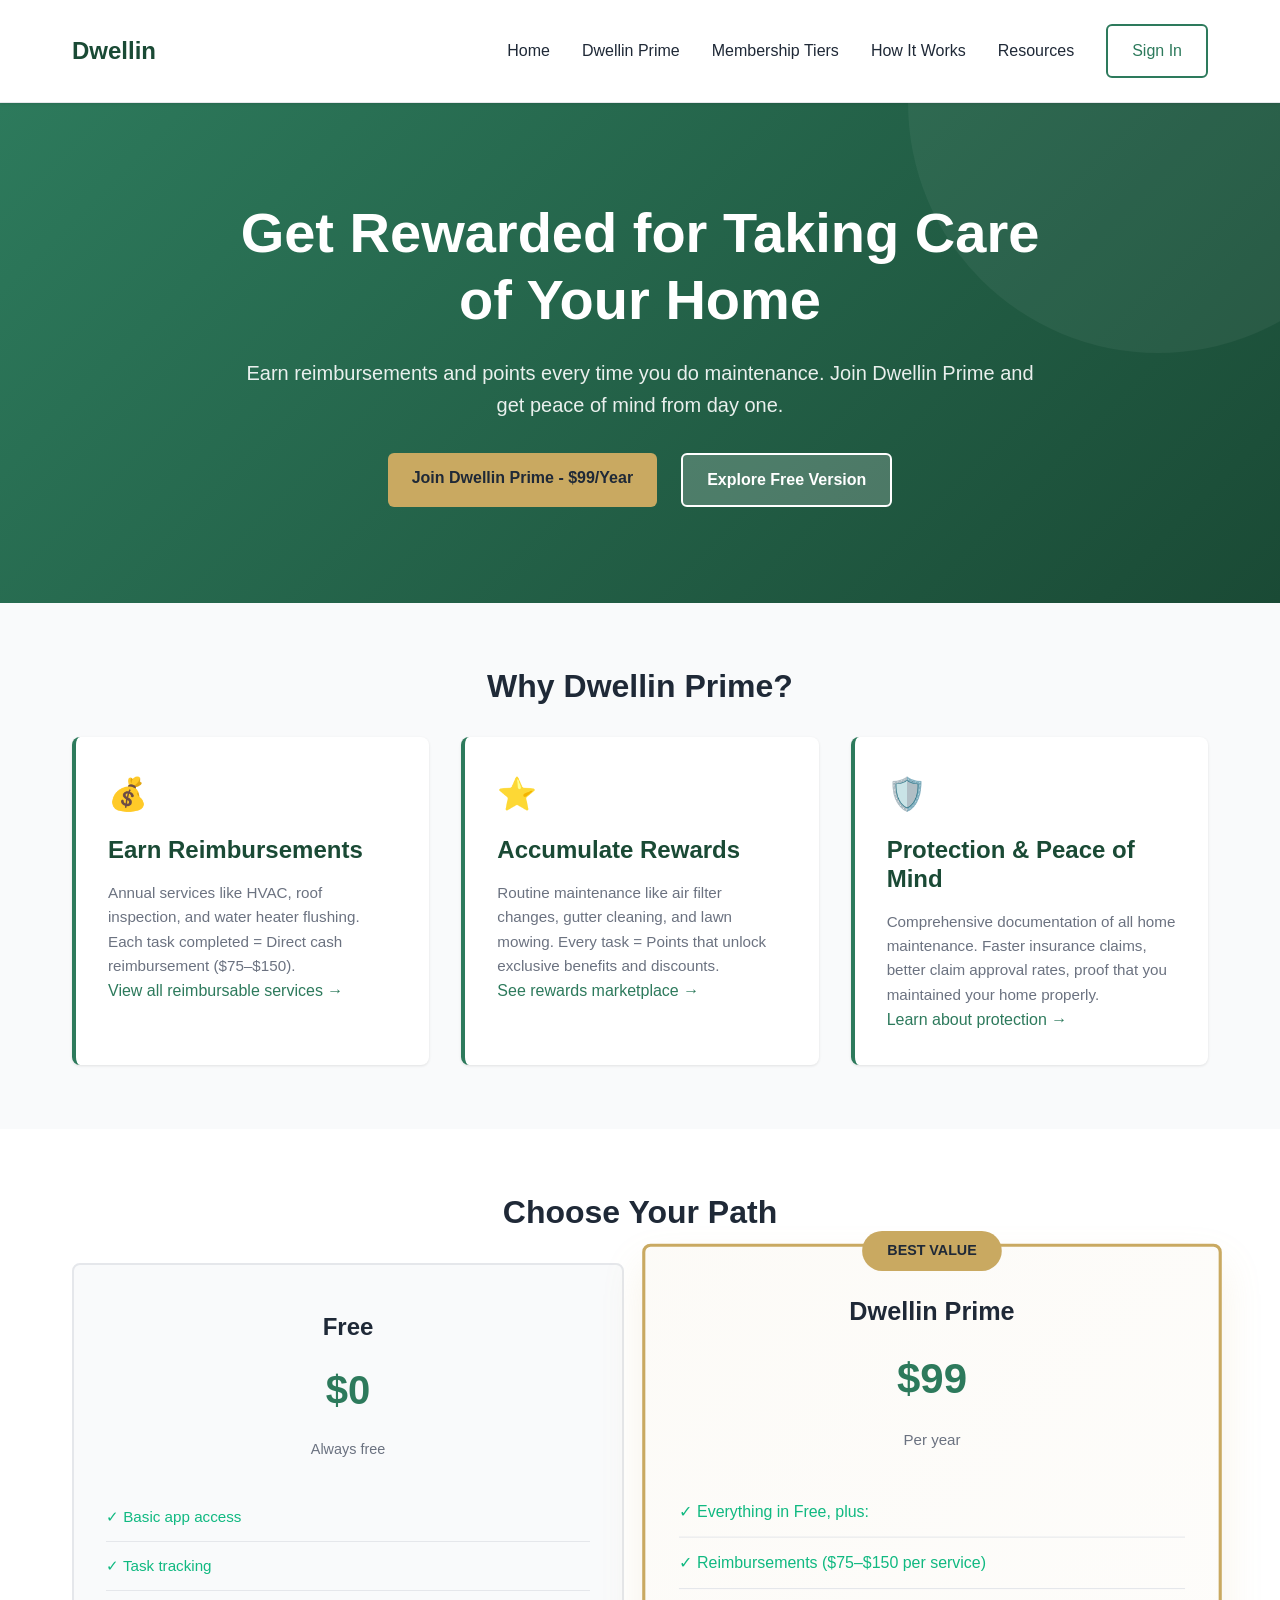
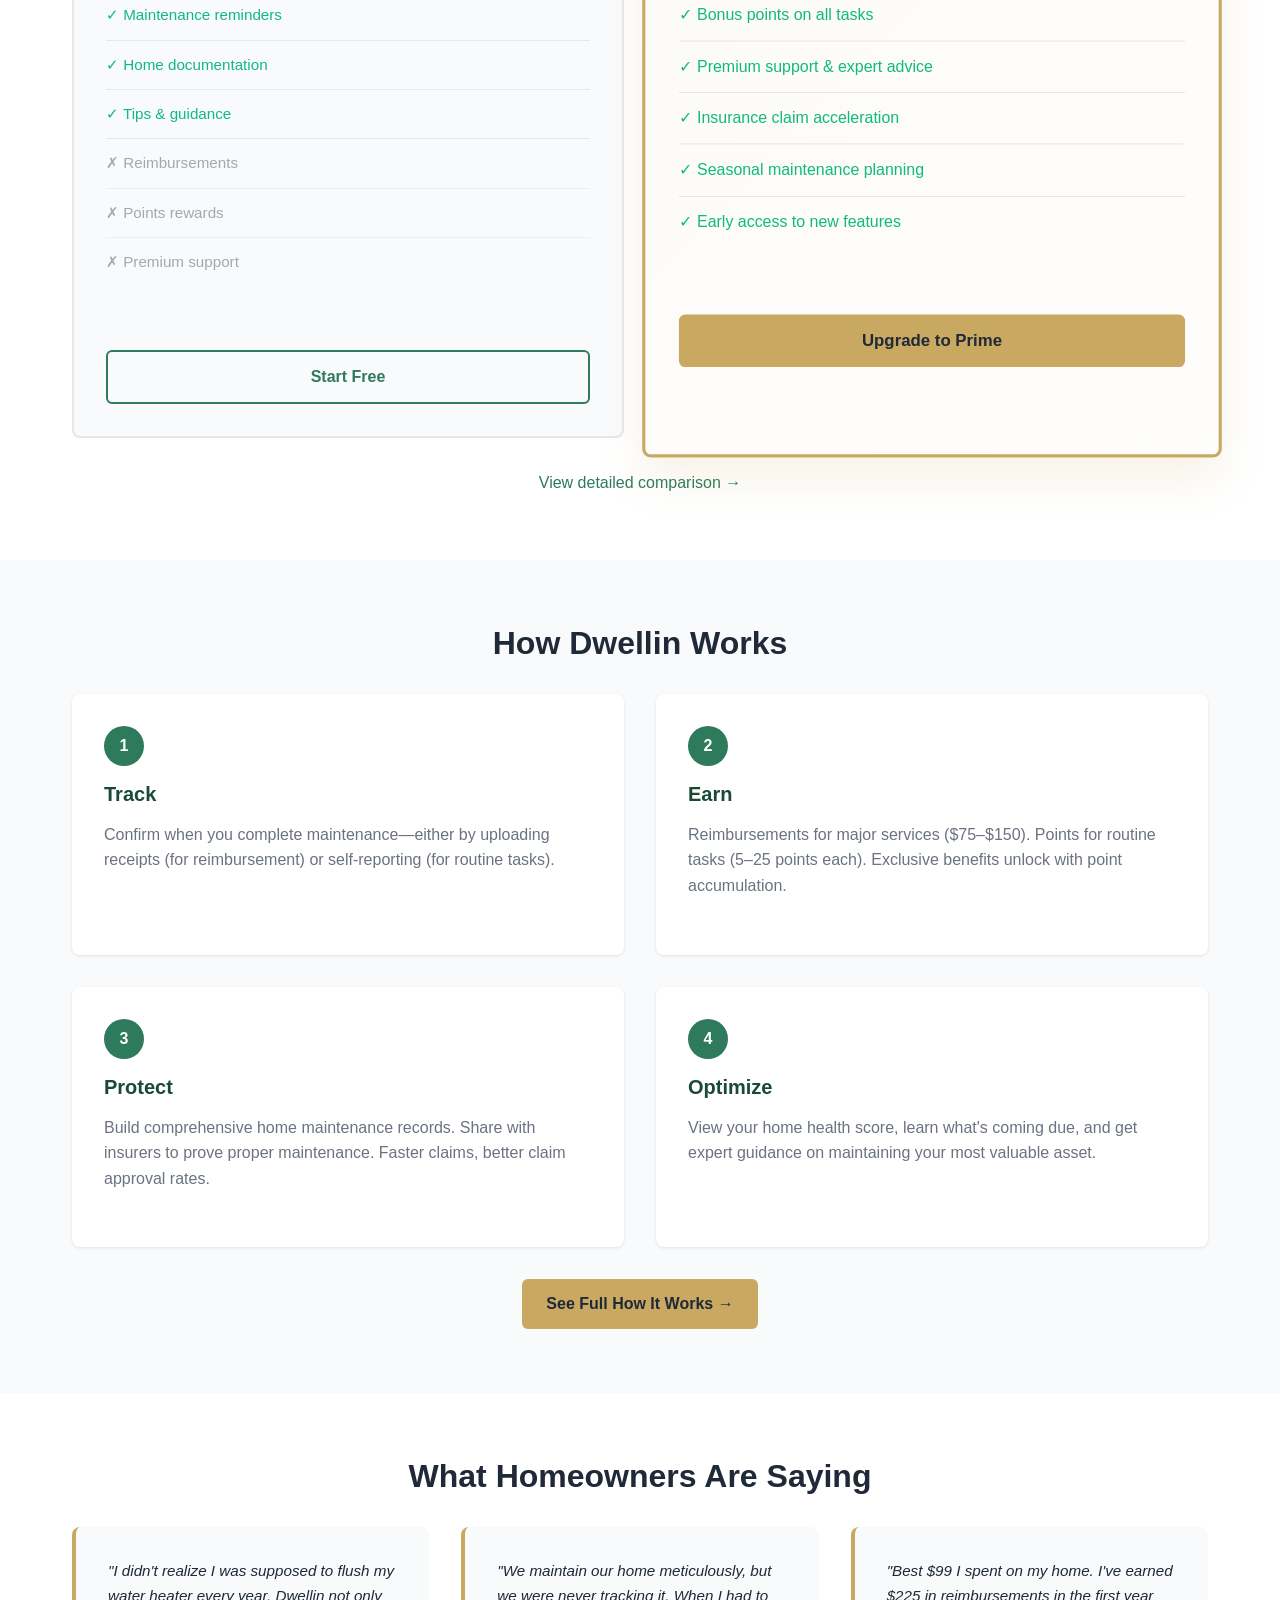
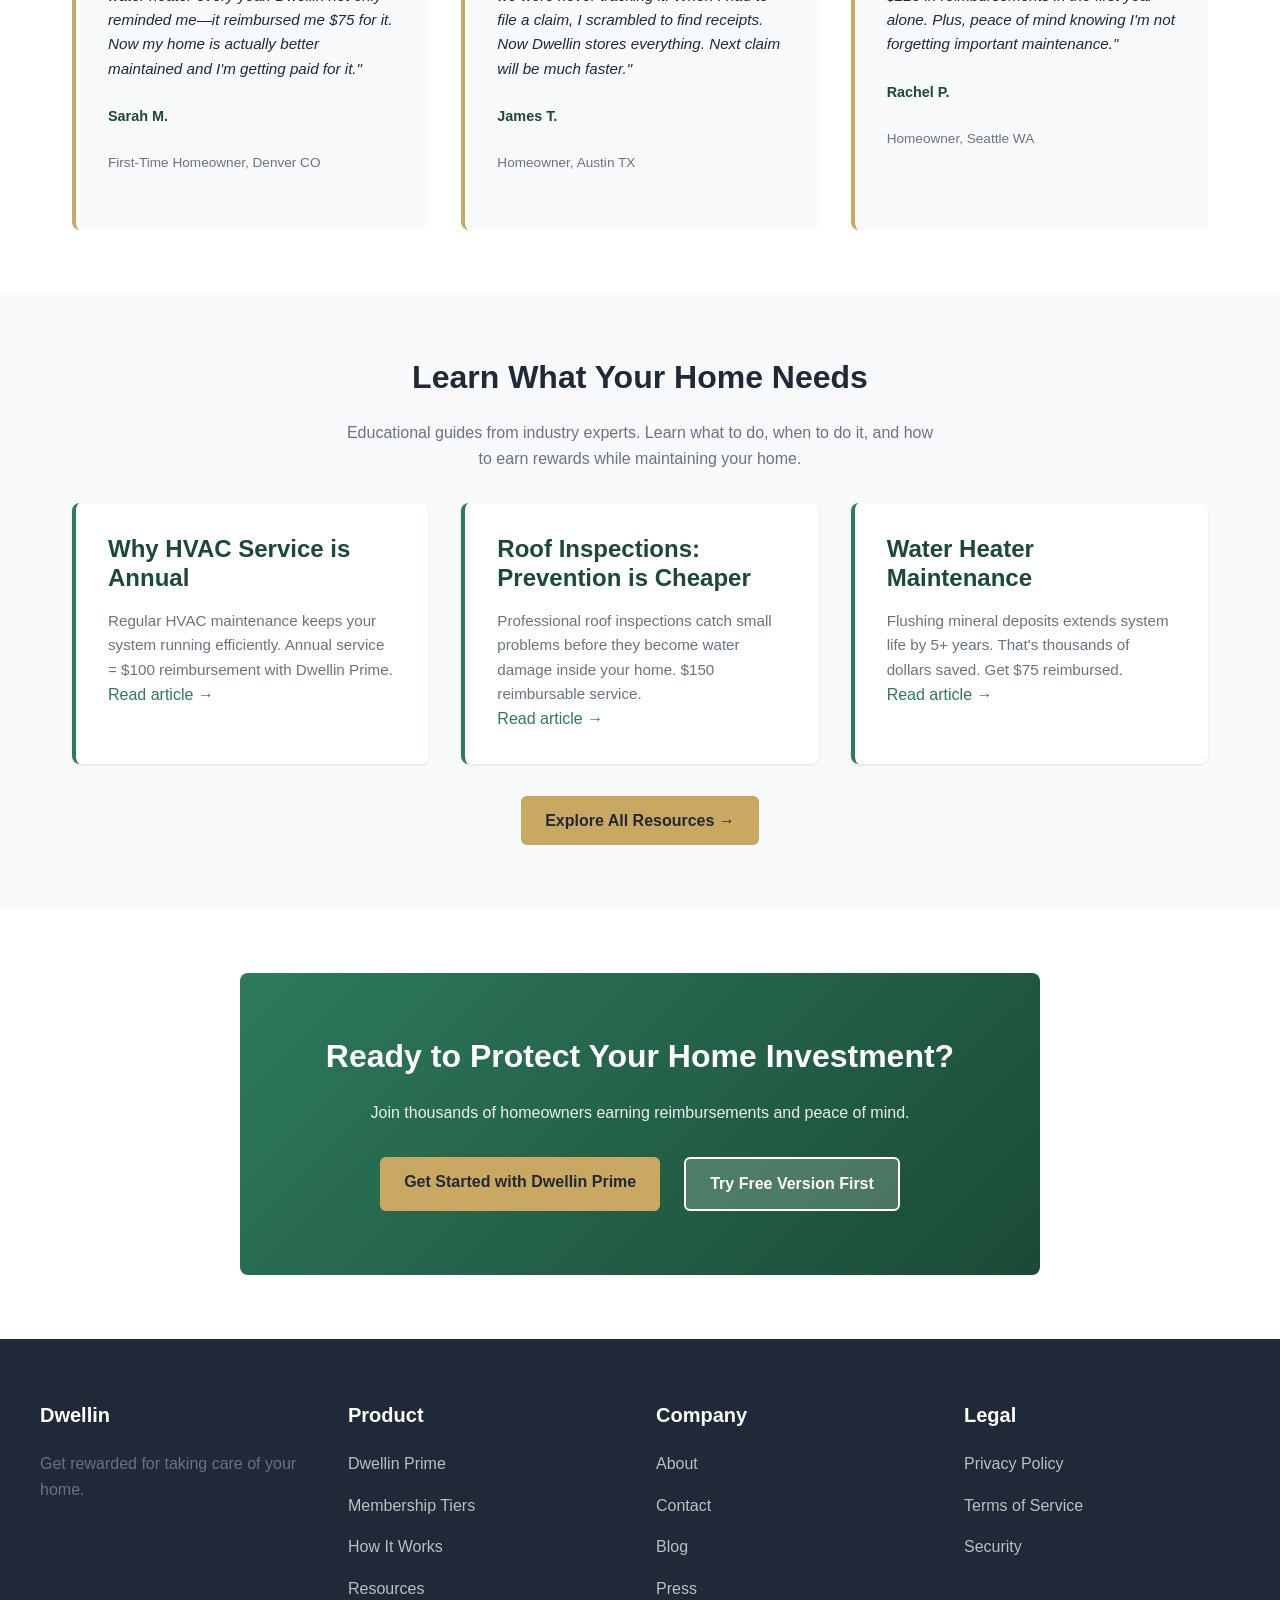
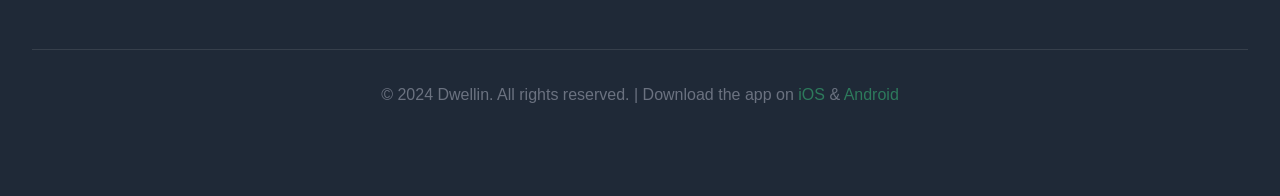
==== index.html @ 865944bb "Add files via upload" ====
<!DOCTYPE html>
<html lang="en">
<head>
  <meta charset="UTF-8">
  <meta name="viewport" content="width=device-width, initial-scale=1.0">
  <title>Dwellin - Get Rewarded for Taking Care of Your Home</title>
  <link rel="stylesheet" href="styles.css">
</head>
<body>
  <!-- NAVIGATION -->
  <header>
    <nav class="navbar">
      <a href="/" class="logo">Dwellin</a>
      <ul class="nav-links">
        <li><a href="/">Home</a></li>
        <li><a href="prime.html">Dwellin Prime</a></li>
        <li><a href="pricing.html">Membership Tiers</a></li>
        <li><a href="how-it-works.html">How It Works</a></li>
        <li><a href="resources.html">Resources</a></li>
        <li><a href="#" class="cta-button secondary">Sign In</a></li>
      </ul>
    </nav>
  </header>

  <!-- HERO SECTION -->
  <section class="hero">
    <div class="hero-content">
      <h1>Get Rewarded for Taking Care of Your Home</h1>
      <p>Earn reimbursements and points every time you do maintenance. Join Dwellin Prime and get peace of mind from day one.</p>
      <div class="hero-buttons">
        <a href="prime.html" class="cta-button primary">Join Dwellin Prime - $99/Year</a>
        <a href="#" class="cta-button secondary-light">Explore Free Version</a>
      </div>
    </div>
  </section>

  <!-- BENEFITS SECTION -->
  <section class="benefits">
    <div class="container">
      <h2 class="text-center">Why Dwellin Prime?</h2>
      <div class="benefits-grid">
        <div class="benefit-card">
          <div class="benefit-icon">💰</div>
          <h3>Earn Reimbursements</h3>
          <p>Annual services like HVAC, roof inspection, and water heater flushing. Each task completed = Direct cash reimbursement ($75–$150).</p>
          <a href="prime.html">View all reimbursable services →</a>
        </div>
        
        <div class="benefit-card">
          <div class="benefit-icon">⭐</div>
          <h3>Accumulate Rewards</h3>
          <p>Routine maintenance like air filter changes, gutter cleaning, and lawn mowing. Every task = Points that unlock exclusive benefits and discounts.</p>
          <a href="prime.html">See rewards marketplace →</a>
        </div>
        
        <div class="benefit-card">
          <div class="benefit-icon">🛡️</div>
          <h3>Protection & Peace of Mind</h3>
          <p>Comprehensive documentation of all home maintenance. Faster insurance claims, better claim approval rates, proof that you maintained your home properly.</p>
          <a href="prime.html">Learn about protection →</a>
        </div>
      </div>
    </div>
  </section>

  <!-- MEMBERSHIP TIERS PREVIEW -->
  <section class="tiers">
    <div class="container">
      <h2 class="text-center tier-title">Choose Your Path</h2>
      <div class="tiers-grid">
        <div class="tier-card">
          <h3 class="tier-name">Free</h3>
          <p class="tier-price">$0</p>
          <p class="tier-price-label">Always free</p>
          
          <div class="tier-features">
            <div class="tier-feature included">✓ Basic app access</div>
            <div class="tier-feature included">✓ Task tracking</div>
            <div class="tier-feature included">✓ Maintenance reminders</div>
            <div class="tier-feature included">✓ Home documentation</div>
            <div class="tier-feature included">✓ Tips & guidance</div>
            <div class="tier-feature excluded">✗ Reimbursements</div>
            <div class="tier-feature excluded">✗ Points rewards</div>
            <div class="tier-feature excluded">✗ Premium support</div>
          </div>
          
          <a href="#" class="cta-button secondary tier-cta">Start Free</a>
        </div>
        
        <div class="tier-card premium">
          <div class="tier-badge">BEST VALUE</div>
          <h3 class="tier-name">Dwellin Prime</h3>
          <p class="tier-price">$99</p>
          <p class="tier-price-label">Per year</p>
          
          <div class="tier-features">
            <div class="tier-feature included">✓ Everything in Free, plus:</div>
            <div class="tier-feature included">✓ Reimbursements ($75–$150 per service)</div>
            <div class="tier-feature included">✓ Bonus points on all tasks</div>
            <div class="tier-feature included">✓ Premium support & expert advice</div>
            <div class="tier-feature included">✓ Insurance claim acceleration</div>
            <div class="tier-feature included">✓ Seasonal maintenance planning</div>
            <div class="tier-feature included">✓ Early access to new features</div>
          </div>
          
          <a href="prime.html" class="cta-button primary tier-cta">Upgrade to Prime</a>
        </div>
      </div>
      
      <div class="text-center mt-lg">
        <a href="pricing.html">View detailed comparison →</a>
      </div>
    </div>
  </section>

  <!-- HOW IT WORKS - BRIEF -->
  <section class="features">
    <div class="container">
      <h2 class="text-center">How Dwellin Works</h2>
      <div class="features-grid">
        <div class="feature-item">
          <div class="feature-number">1</div>
          <h4>Track</h4>
          <p>Confirm when you complete maintenance—either by uploading receipts (for reimbursement) or self-reporting (for routine tasks).</p>
        </div>
        
        <div class="feature-item">
          <div class="feature-number">2</div>
          <h4>Earn</h4>
          <p>Reimbursements for major services ($75–$150). Points for routine tasks (5–25 points each). Exclusive benefits unlock with point accumulation.</p>
        </div>
        
        <div class="feature-item">
          <div class="feature-number">3</div>
          <h4>Protect</h4>
          <p>Build comprehensive home maintenance records. Share with insurers to prove proper maintenance. Faster claims, better claim approval rates.</p>
        </div>
        
        <div class="feature-item">
          <div class="feature-number">4</div>
          <h4>Optimize</h4>
          <p>View your home health score, learn what's coming due, and get expert guidance on maintaining your most valuable asset.</p>
        </div>
      </div>
      
      <div class="text-center mt-lg">
        <a href="how-it-works.html" class="cta-button primary">See Full How It Works →</a>
      </div>
    </div>
  </section>

  <!-- SOCIAL PROOF -->
  <section class="testimonials">
    <div class="container">
      <h2 class="text-center">What Homeowners Are Saying</h2>
      <div class="testimonials-grid">
        <div class="testimonial-card">
          <p class="testimonial-quote">"I didn't realize I was supposed to flush my water heater every year. Dwellin not only reminded me—it reimbursed me $75 for it. Now my home is actually better maintained and I'm getting paid for it."</p>
          <p class="testimonial-author">Sarah M.</p>
          <p class="testimonial-role">First-Time Homeowner, Denver CO</p>
        </div>
        
        <div class="testimonial-card">
          <p class="testimonial-quote">"We maintain our home meticulously, but we were never tracking it. When I had to file a claim, I scrambled to find receipts. Now Dwellin stores everything. Next claim will be much faster."</p>
          <p class="testimonial-author">James T.</p>
          <p class="testimonial-role">Homeowner, Austin TX</p>
        </div>
        
        <div class="testimonial-card">
          <p class="testimonial-quote">"Best $99 I spent on my home. I've earned $225 in reimbursements in the first year alone. Plus, peace of mind knowing I'm not forgetting important maintenance."</p>
          <p class="testimonial-author">Rachel P.</p>
          <p class="testimonial-role">Homeowner, Seattle WA</p>
        </div>
      </div>
    </div>
  </section>

  <!-- RESOURCES HUB PREVIEW -->
  <section class="benefits">
    <div class="container">
      <h2 class="text-center">Learn What Your Home Needs</h2>
      <p class="text-center text-muted" style="max-width: 600px; margin: var(--spacing-md) auto;">Educational guides from industry experts. Learn what to do, when to do it, and how to earn rewards while maintaining your home.</p>
      
      <div class="benefits-grid">
        <div class="benefit-card">
          <h3>Why HVAC Service is Annual</h3>
          <p>Regular HVAC maintenance keeps your system running efficiently. Annual service = $100 reimbursement with Dwellin Prime.</p>
          <a href="resources.html">Read article →</a>
        </div>
        
        <div class="benefit-card">
          <h3>Roof Inspections: Prevention is Cheaper</h3>
          <p>Professional roof inspections catch small problems before they become water damage inside your home. $150 reimbursable service.</p>
          <a href="resources.html">Read article →</a>
        </div>
        
        <div class="benefit-card">
          <h3>Water Heater Maintenance</h3>
          <p>Flushing mineral deposits extends system life by 5+ years. That's thousands of dollars saved. Get $75 reimbursed.</p>
          <a href="resources.html">Read article →</a>
        </div>
      </div>
      
      <div class="text-center mt-lg">
        <a href="resources.html" class="cta-button primary">Explore All Resources →</a>
      </div>
    </div>
  </section>

  <!-- CALL TO ACTION -->
  <section class="cta-section">
    <h2>Ready to Protect Your Home Investment?</h2>
    <p>Join thousands of homeowners earning reimbursements and peace of mind.</p>
    <div class="cta-buttons">
      <a href="prime.html" class="cta-button primary">Get Started with Dwellin Prime</a>
      <a href="#" class="cta-button secondary-light">Try Free Version First</a>
    </div>
  </section>

  <!-- FOOTER -->
  <footer>
    <div class="footer-content">
      <div class="footer-section">
        <h4>Dwellin</h4>
        <p>Get rewarded for taking care of your home.</p>
      </div>
      
      <div class="footer-section">
        <h4>Product</h4>
        <ul>
          <li><a href="prime.html">Dwellin Prime</a></li>
          <li><a href="pricing.html">Membership Tiers</a></li>
          <li><a href="how-it-works.html">How It Works</a></li>
          <li><a href="resources.html">Resources</a></li>
        </ul>
      </div>
      
      <div class="footer-section">
        <h4>Company</h4>
        <ul>
          <li><a href="#">About</a></li>
          <li><a href="#">Contact</a></li>
          <li><a href="#">Blog</a></li>
          <li><a href="#">Press</a></li>
        </ul>
      </div>
      
      <div class="footer-section">
        <h4>Legal</h4>
        <ul>
          <li><a href="#">Privacy Policy</a></li>
          <li><a href="#">Terms of Service</a></li>
          <li><a href="#">Security</a></li>
        </ul>
      </div>
    </div>
    
    <div class="footer-bottom">
      <p>&copy; 2024 Dwellin. All rights reserved. | Download the app on <a href="#">iOS</a> & <a href="#">Android</a></p>
    </div>
  </footer>
</body>
</html>
---- styles.css ----
/* ============================================
   DWELLIN REDESIGN - MAIN STYLESHEET
   ============================================ */

* {
  margin: 0;
  padding: 0;
  box-sizing: border-box;
}

/* ============================================
   VARIABLES & TYPOGRAPHY
   ============================================ */

:root {
  --primary-green: #2d7a5c;
  --primary-dark: #1a4a35;
  --primary-light: #4da876;
  --accent-gold: #c9a961;
  --accent-silver: #b8bcc4;
  --text-dark: #1f2937;
  --text-light: #6b7280;
  --bg-light: #f9fafb;
  --bg-white: #ffffff;
  --border-light: #e5e7eb;
  --success: #10b981;
  --highlight: #f59e0b;
  
  --font-primary: -apple-system, BlinkMacSystemFont, 'Segoe UI', Roboto, Oxygen, Ubuntu, Cantarell, sans-serif;
  --font-sans: 'Segoe UI', Tahoma, Geneva, Verdana, sans-serif;
  
  --spacing-xs: 0.5rem;
  --spacing-sm: 1rem;
  --spacing-md: 1.5rem;
  --spacing-lg: 2rem;
  --spacing-xl: 3rem;
  --spacing-2xl: 4rem;
  
  --transition: all 0.3s ease-in-out;
}

html, body {
  font-family: var(--font-primary);
  color: var(--text-dark);
  background-color: var(--bg-white);
  line-height: 1.6;
}

h1, h2, h3, h4, h5, h6 {
  font-weight: 700;
  line-height: 1.2;
  color: var(--text-dark);
}

h1 {
  font-size: 3rem;
  margin-bottom: var(--spacing-lg);
}

h2 {
  font-size: 2rem;
  margin-bottom: var(--spacing-md);
}

h3 {
  font-size: 1.5rem;
  margin-bottom: var(--spacing-sm);
}

h4 {
  font-size: 1.25rem;
  margin-bottom: var(--spacing-sm);
}

p {
  color: var(--text-light);
  margin-bottom: var(--spacing-md);
  font-size: 1rem;
}

a {
  color: var(--primary-green);
  text-decoration: none;
  transition: var(--transition);
}

a:hover {
  color: var(--primary-dark);
}

/* ============================================
   NAVIGATION & HEADER
   ============================================ */

header {
  background: var(--bg-white);
  border-bottom: 1px solid var(--border-light);
  position: sticky;
  top: 0;
  z-index: 100;
  box-shadow: 0 1px 3px rgba(0, 0, 0, 0.1);
}

.navbar {
  display: flex;
  justify-content: space-between;
  align-items: center;
  padding: var(--spacing-md) var(--spacing-lg);
  max-width: 1200px;
  margin: 0 auto;
}

.logo {
  font-size: 1.5rem;
  font-weight: 700;
  color: var(--primary-dark);
  text-decoration: none;
}

.logo:hover {
  color: var(--primary-green);
}

.nav-links {
  display: flex;
  list-style: none;
  gap: var(--spacing-lg);
  align-items: center;
}

.nav-links a {
  color: var(--text-dark);
  font-weight: 500;
  transition: var(--transition);
}

.nav-links a:hover {
  color: var(--primary-green);
}

.cta-button {
  padding: 0.75rem 1.5rem;
  background: var(--primary-green);
  color: white;
  border: none;
  border-radius: 0.375rem;
  cursor: pointer;
  font-weight: 600;
  transition: var(--transition);
  text-decoration: none;
  display: inline-block;
}

.cta-button:hover {
  background: var(--primary-dark);
  transform: translateY(-2px);
}

.cta-button.secondary {
  background: transparent;
  color: var(--primary-green);
  border: 2px solid var(--primary-green);
}

.cta-button.secondary:hover {
  background: var(--primary-green);
  color: white;
}

/* ============================================
   HERO SECTION
   ============================================ */

.hero {
  background: linear-gradient(135deg, var(--primary-green) 0%, var(--primary-dark) 100%);
  color: white;
  padding: 6rem var(--spacing-lg);
  text-align: center;
  position: relative;
  overflow: hidden;
}

.hero::before {
  content: '';
  position: absolute;
  top: -50%;
  right: -10%;
  width: 500px;
  height: 500px;
  background: rgba(255, 255, 255, 0.05);
  border-radius: 50%;
  z-index: 0;
}

.hero-content {
  max-width: 800px;
  margin: 0 auto;
  position: relative;
  z-index: 1;
}

.hero h1 {
  color: white;
  margin-bottom: var(--spacing-md);
  font-size: 3.5rem;
}

.hero p {
  color: rgba(255, 255, 255, 0.9);
  font-size: 1.25rem;
  margin-bottom: var(--spacing-lg);
}

.hero-buttons {
  display: flex;
  gap: var(--spacing-md);
  justify-content: center;
  flex-wrap: wrap;
}

.cta-button.primary {
  background: var(--accent-gold);
  color: var(--text-dark);
}

.cta-button.primary:hover {
  background: #b8941a;
  color: var(--text-dark);
}

.cta-button.secondary-light {
  background: rgba(255, 255, 255, 0.2);
  color: white;
  border: 2px solid white;
}

.cta-button.secondary-light:hover {
  background: rgba(255, 255, 255, 0.3);
}

/* ============================================
   BENEFITS SECTION
   ============================================ */

.benefits {
  padding: var(--spacing-2xl) var(--spacing-lg);
  background: var(--bg-light);
}

.container {
  max-width: 1200px;
  margin: 0 auto;
}

.benefits-grid {
  display: grid;
  grid-template-columns: repeat(auto-fit, minmax(300px, 1fr));
  gap: var(--spacing-lg);
  margin-top: var(--spacing-lg);
}

.benefit-card {
  background: white;
  padding: var(--spacing-lg);
  border-radius: 0.5rem;
  border-left: 4px solid var(--primary-green);
  box-shadow: 0 1px 3px rgba(0, 0, 0, 0.1);
  transition: var(--transition);
}

.benefit-card:hover {
  box-shadow: 0 10px 25px rgba(0, 0, 0, 0.1);
  transform: translateY(-5px);
}

.benefit-icon {
  font-size: 2rem;
  margin-bottom: var(--spacing-sm);
}

.benefit-card h3 {
  color: var(--primary-dark);
  margin-bottom: var(--spacing-sm);
}

.benefit-card p {
  margin-bottom: 0;
  font-size: 0.95rem;
}

/* ============================================
   MEMBERSHIP TIERS
   ============================================ */

.tiers {
  padding: var(--spacing-2xl) var(--spacing-lg);
  background: white;
}

.tier-title {
  text-align: center;
  margin-bottom: var(--spacing-lg);
}

.tiers-grid {
  display: grid;
  grid-template-columns: repeat(auto-fit, minmax(320px, 1fr));
  gap: var(--spacing-lg);
  margin-top: var(--spacing-lg);
}

.tier-card {
  border: 2px solid var(--border-light);
  border-radius: 0.5rem;
  padding: var(--spacing-lg);
  text-align: center;
  background: var(--bg-light);
  transition: var(--transition);
  position: relative;
}

.tier-card.premium {
  border: 3px solid var(--accent-gold);
  background: linear-gradient(135deg, rgba(201, 169, 97, 0.05) 0%, rgba(201, 169, 97, 0.02) 100%);
  transform: scale(1.05);
  box-shadow: 0 20px 40px rgba(201, 169, 97, 0.15);
}

.tier-badge {
  position: absolute;
  top: -15px;
  left: 50%;
  transform: translateX(-50%);
  background: var(--accent-gold);
  color: var(--text-dark);
  padding: 0.5rem 1.5rem;
  border-radius: 20px;
  font-size: 0.85rem;
  font-weight: 600;
}

.tier-name {
  font-size: 1.5rem;
  color: var(--text-dark);
  margin-top: var(--spacing-sm);
  margin-bottom: var(--spacing-sm);
}

.tier-price {
  font-size: 2.5rem;
  color: var(--primary-green);
  font-weight: 700;
  margin-bottom: var(--spacing-sm);
}

.tier-price-label {
  font-size: 0.9rem;
  color: var(--text-light);
  margin-bottom: var(--spacing-lg);
}

.tier-features {
  text-align: left;
  margin: var(--spacing-lg) 0;
}

.tier-feature {
  padding: 0.75rem 0;
  border-bottom: 1px solid var(--border-light);
  font-size: 0.95rem;
  color: var(--text-dark);
}

.tier-feature:last-child {
  border-bottom: none;
}

.tier-feature.included {
  color: var(--success);
  font-weight: 500;
}

.tier-feature.excluded {
  color: var(--text-light);
  opacity: 0.6;
}

.tier-cta {
  margin-top: var(--spacing-lg);
  width: 100%;
}

/* ============================================
   FEATURES SECTION
   ============================================ */

.features {
  padding: var(--spacing-2xl) var(--spacing-lg);
  background: var(--bg-light);
}

.features-grid {
  display: grid;
  grid-template-columns: 1fr 1fr;
  gap: var(--spacing-lg);
  margin-top: var(--spacing-lg);
}

.feature-item {
  background: white;
  padding: var(--spacing-lg);
  border-radius: 0.5rem;
  box-shadow: 0 1px 3px rgba(0, 0, 0, 0.1);
}

.feature-number {
  display: inline-block;
  width: 40px;
  height: 40px;
  background: var(--primary-green);
  color: white;
  border-radius: 50%;
  text-align: center;
  line-height: 40px;
  font-weight: 700;
  margin-bottom: var(--spacing-sm);
}

.feature-item h4 {
  color: var(--primary-dark);
  margin-bottom: var(--spacing-sm);
}

/* ============================================
   TESTIMONIALS
   ============================================ */

.testimonials {
  padding: var(--spacing-2xl) var(--spacing-lg);
  background: white;
}

.testimonials-grid {
  display: grid;
  grid-template-columns: repeat(auto-fit, minmax(300px, 1fr));
  gap: var(--spacing-lg);
  margin-top: var(--spacing-lg);
}

.testimonial-card {
  background: var(--bg-light);
  padding: var(--spacing-lg);
  border-radius: 0.5rem;
  border-left: 4px solid var(--accent-gold);
}

.testimonial-quote {
  font-style: italic;
  color: var(--text-dark);
  margin-bottom: var(--spacing-md);
  font-size: 0.95rem;
}

.testimonial-author {
  font-weight: 600;
  color: var(--primary-dark);
  font-size: 0.9rem;
}

.testimonial-role {
  color: var(--text-light);
  font-size: 0.85rem;
}

/* ============================================
   CTA SECTIONS
   ============================================ */

.cta-section {
  background: linear-gradient(135deg, var(--primary-green) 0%, var(--primary-dark) 100%);
  color: white;
  padding: var(--spacing-2xl) var(--spacing-lg);
  text-align: center;
  border-radius: 0.5rem;
  margin: var(--spacing-2xl) auto;
  max-width: 800px;
}

.cta-section h2 {
  color: white;
  margin-bottom: var(--spacing-md);
}

.cta-section p {
  color: rgba(255, 255, 255, 0.9);
  margin-bottom: var(--spacing-lg);
}

.cta-buttons {
  display: flex;
  gap: var(--spacing-md);
  justify-content: center;
  flex-wrap: wrap;
}

/* ============================================
   COMPARISON TABLE
   ============================================ */

.comparison-table {
  width: 100%;
  border-collapse: collapse;
  margin: var(--spacing-lg) 0;
  background: white;
  border-radius: 0.5rem;
  overflow: hidden;
  box-shadow: 0 1px 3px rgba(0, 0, 0, 0.1);
}

.comparison-table th {
  background: var(--primary-green);
  color: white;
  padding: var(--spacing-md);
  text-align: left;
  font-weight: 600;
}

.comparison-table td {
  padding: var(--spacing-md);
  border-bottom: 1px solid var(--border-light);
}

.comparison-table tr:last-child td {
  border-bottom: none;
}

.comparison-table tr:nth-child(even) {
  background: var(--bg-light);
}

.comparison-table .feature-name {
  font-weight: 600;
  color: var(--text-dark);
}

.check-icon::before {
  content: '✓';
  color: var(--success);
  font-weight: 700;
  font-size: 1.2rem;
}

.x-icon::before {
  content: '✗';
  color: #ef4444;
  font-weight: 700;
  font-size: 1.2rem;
}

/* ============================================
   FOOTER
   ============================================ */

footer {
  background: var(--text-dark);
  color: white;
  padding: var(--spacing-2xl) var(--spacing-lg);
  margin-top: var(--spacing-2xl);
}

.footer-content {
  max-width: 1200px;
  margin: 0 auto;
  display: grid;
  grid-template-columns: repeat(auto-fit, minmax(250px, 1fr));
  gap: var(--spacing-lg);
  margin-bottom: var(--spacing-lg);
}

.footer-section h4 {
  color: white;
  margin-bottom: var(--spacing-md);
}

.footer-section ul {
  list-style: none;
}

.footer-section ul li {
  margin-bottom: var(--spacing-sm);
}

.footer-section a {
  color: rgba(255, 255, 255, 0.7);
  transition: var(--transition);
}

.footer-section a:hover {
  color: white;
}

.footer-bottom {
  text-align: center;
  border-top: 1px solid rgba(255, 255, 255, 0.1);
  padding-top: var(--spacing-lg);
  color: rgba(255, 255, 255, 0.7);
}

/* ============================================
   UTILITY CLASSES
   ============================================ */

.text-center {
  text-align: center;
}

.text-muted {
  color: var(--text-light);
}

.mt-lg {
  margin-top: var(--spacing-lg);
}

.mb-lg {
  margin-bottom: var(--spacing-lg);
}

.mx-auto {
  margin-left: auto;
  margin-right: auto;
}

.container {
  max-width: 1200px;
  margin: 0 auto;
  padding: 0 var(--spacing-lg);
}

/* ============================================
   RESPONSIVE DESIGN
   ============================================ */

@media (max-width: 768px) {
  h1 {
    font-size: 2rem;
  }
  
  h2 {
    font-size: 1.5rem;
  }
  
  .hero h1 {
    font-size: 2rem;
  }
  
  .nav-links {
    gap: var(--spacing-md);
    font-size: 0.9rem;
  }
  
  .hero {
    padding: 3rem var(--spacing-md);
  }
  
  .features-grid {
    grid-template-columns: 1fr;
  }
  
  .tier-card.premium {
    transform: scale(1);
  }
  
  .hero-buttons {
    flex-direction: column;
  }
  
  .cta-buttons {
    flex-direction: column;
  }
  
  .cta-button {
    width: 100%;
  }
  
  .comparison-table {
    font-size: 0.9rem;
  }
  
  .comparison-table th,
  .comparison-table td {
    padding: var(--spacing-sm);
  }
}

@media (max-width: 480px) {
  .navbar {
    flex-direction: column;
    gap: var(--spacing-md);
  }
  
  .nav-links {
    flex-wrap: wrap;
    justify-content: center;
  }
  
  h1 {
    font-size: 1.75rem;
  }
  
  .hero h1 {
    font-size: 1.5rem;
  }
  
  .hero {
    padding: 2rem var(--spacing-sm);
  }
  
  .benefits-grid,
  .tiers-grid,
  .testimonials-grid {
    grid-template-columns: 1fr;
  }
}
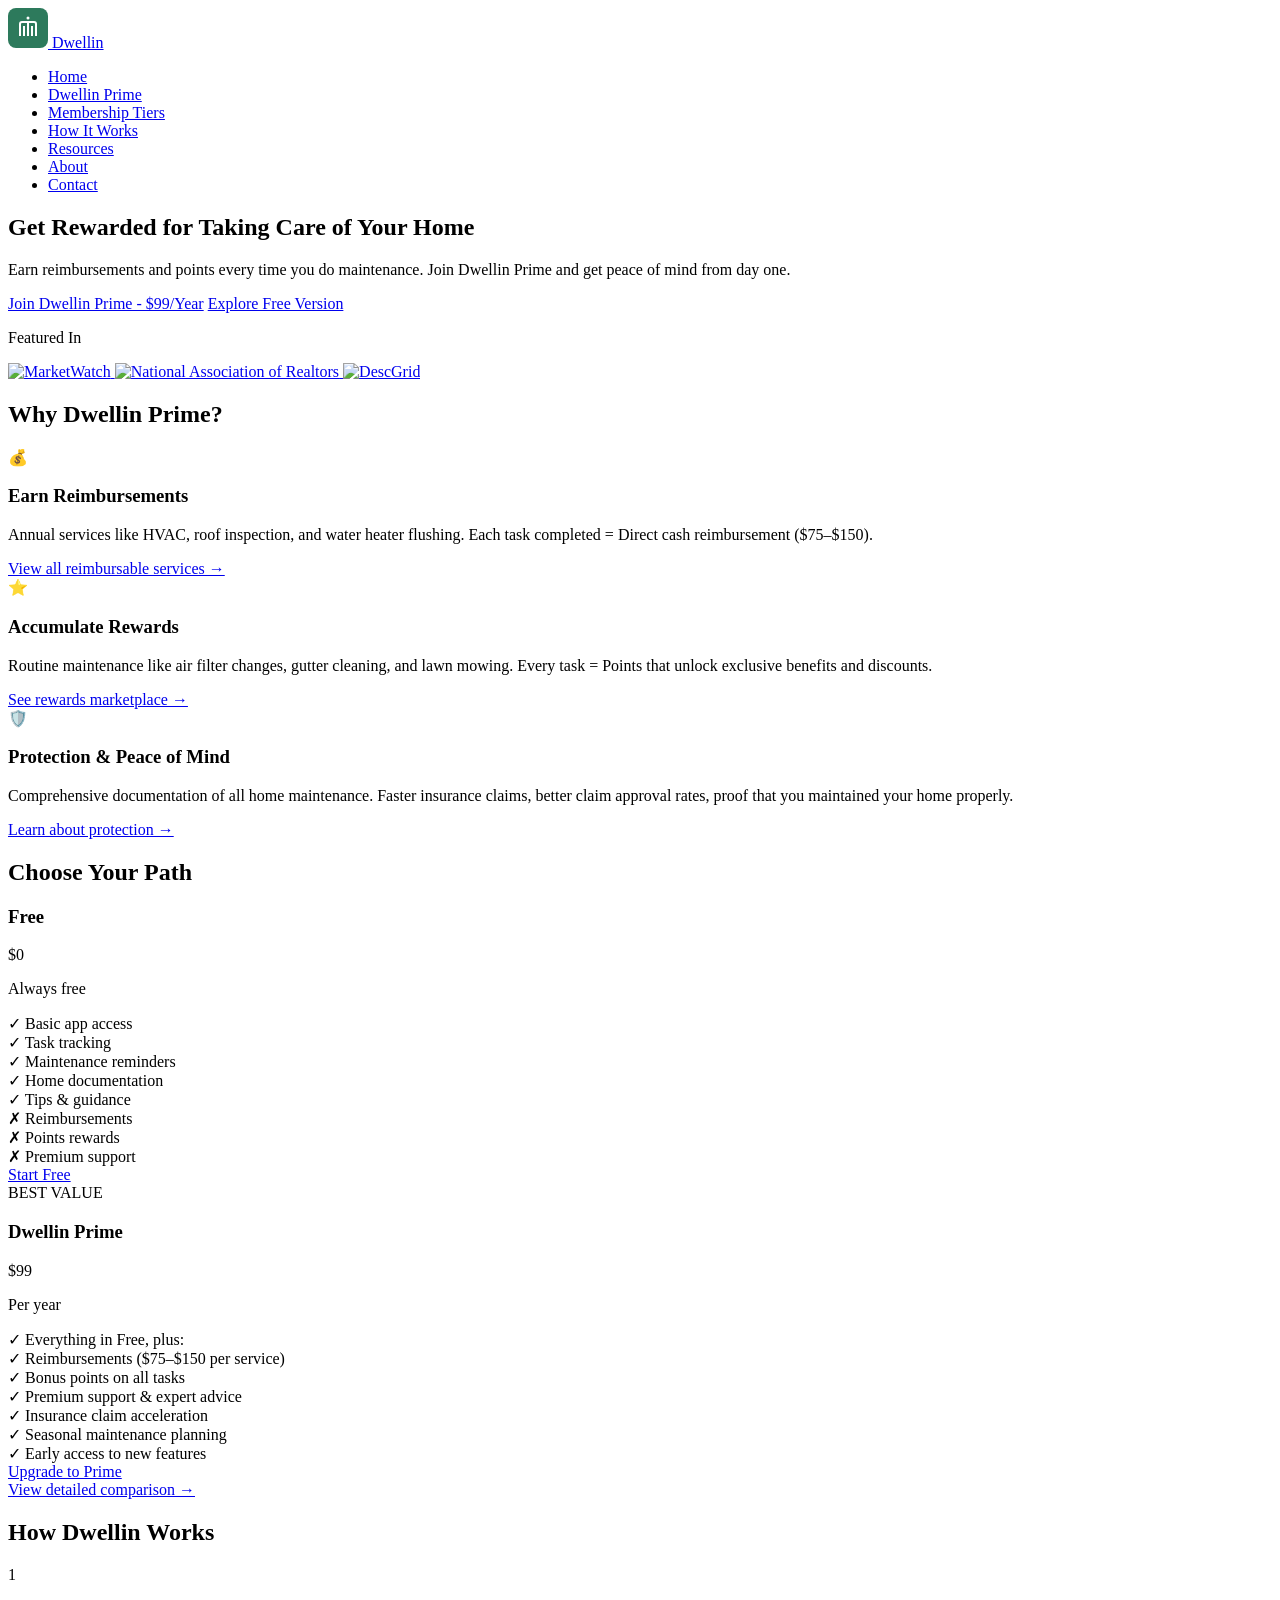
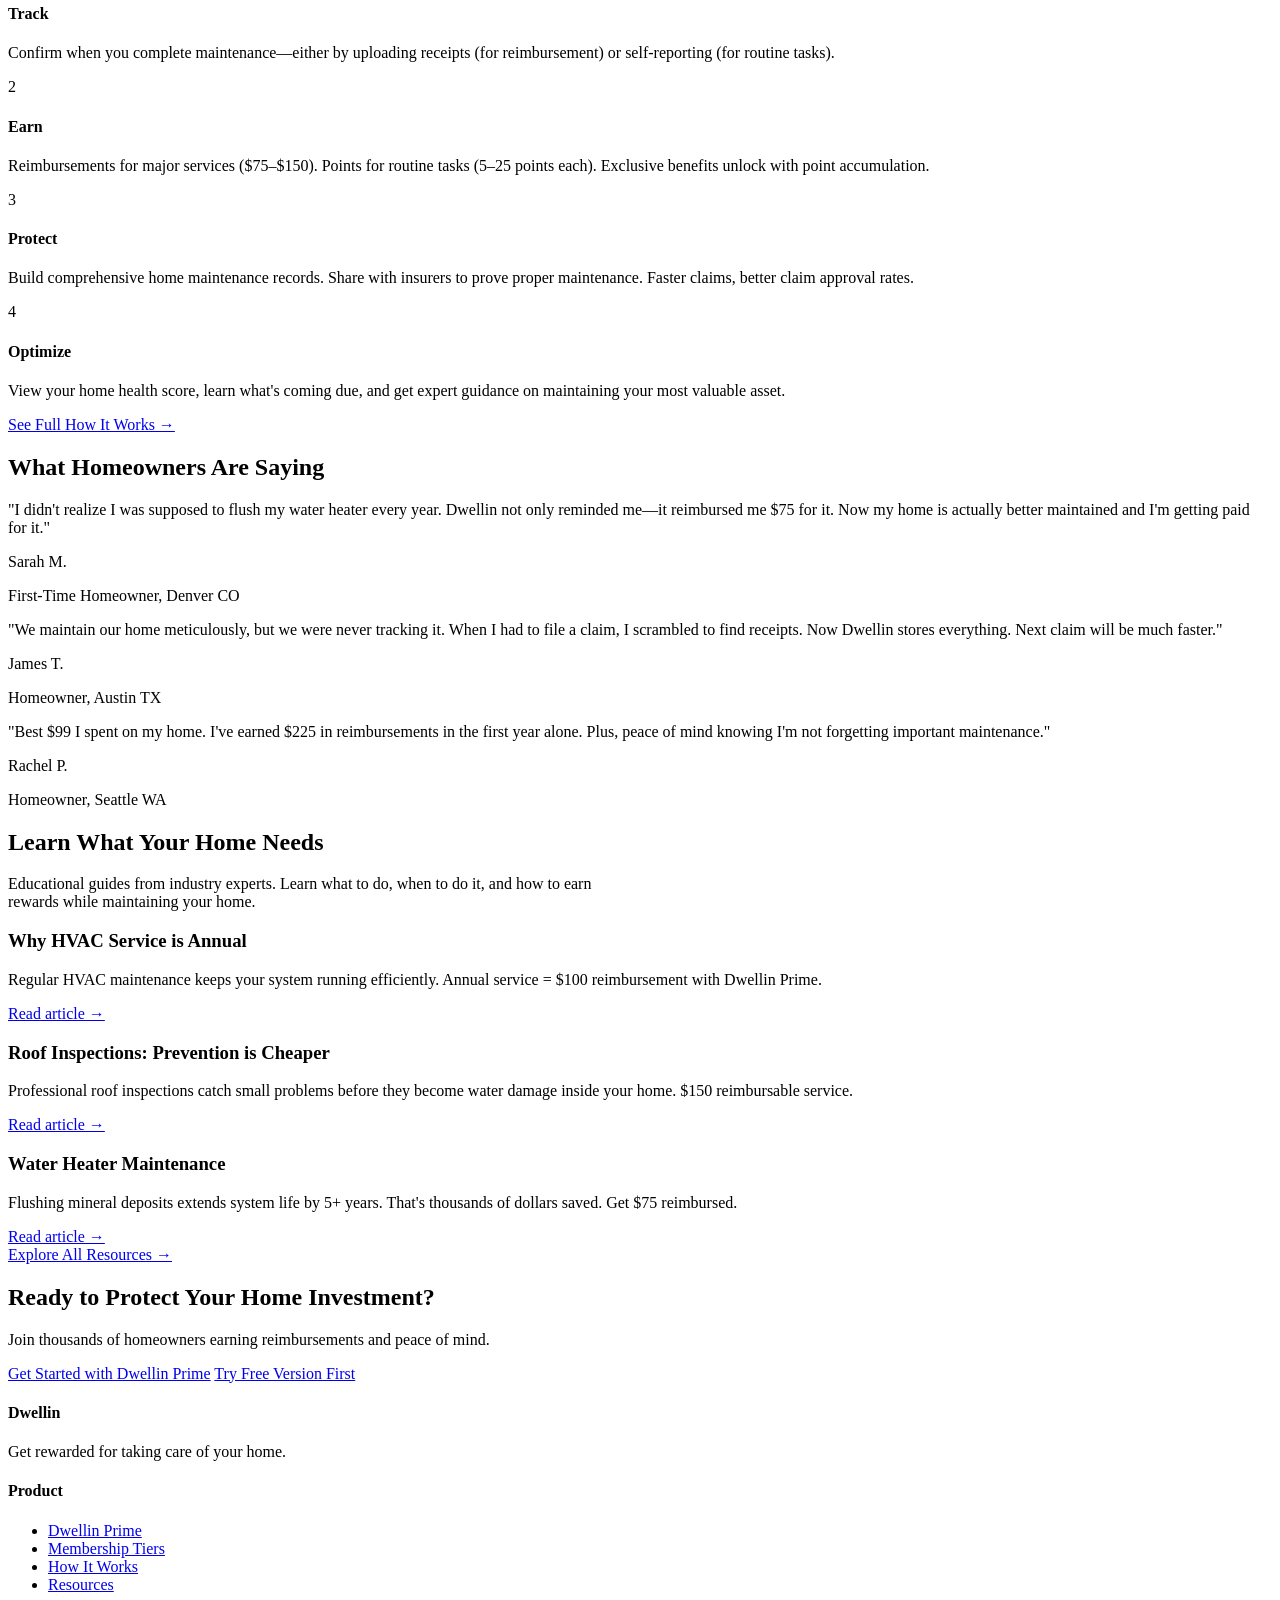
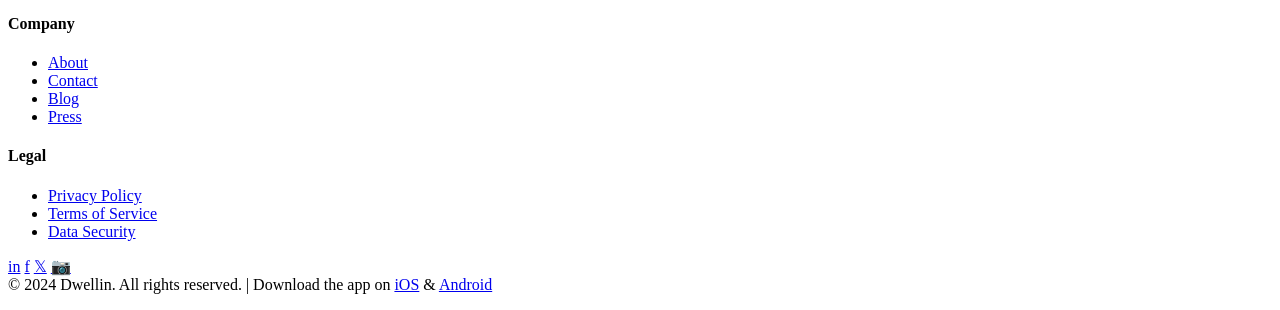
==== commit 089cb742: "Add files via upload" ====
--- a/index.html
+++ b/index.html
@@ -4,20 +4,31 @@
   <meta charset="UTF-8">
   <meta name="viewport" content="width=device-width, initial-scale=1.0">
   <title>Dwellin - Get Rewarded for Taking Care of Your Home</title>
-  <link rel="stylesheet" href="styles.css">
+  <link rel="stylesheet" href="styles-v2.css">
 </head>
 <body>
   <!-- NAVIGATION -->
   <header>
     <nav class="navbar">
-      <a href="/" class="logo">Dwellin</a>
+      <a href="/" class="logo">
+        <svg width="40" height="40" viewBox="0 0 40 40" fill="none" xmlns="http://www.w3.org/2000/svg">
+          <rect width="40" height="40" rx="8" fill="#2d7a5c"/>
+          <path d="M12 28V16C12 14.9 12.9 14 14 14H26C27.1 14 28 14.9 28 16V28" stroke="white" stroke-width="2" fill="none"/>
+          <path d="M16 28V18" stroke="white" stroke-width="2" fill="none"/>
+          <path d="M20 28V14" stroke="white" stroke-width="2" fill="none"/>
+          <path d="M24 28V18" stroke="white" stroke-width="2" fill="none"/>
+          <circle cx="20" cy="10" r="1.5" fill="white"/>
+        </svg>
+        Dwellin
+      </a>
       <ul class="nav-links">
         <li><a href="/">Home</a></li>
         <li><a href="prime.html">Dwellin Prime</a></li>
         <li><a href="pricing.html">Membership Tiers</a></li>
         <li><a href="how-it-works.html">How It Works</a></li>
         <li><a href="resources.html">Resources</a></li>
-        <li><a href="#" class="cta-button secondary">Sign In</a></li>
+        <li><a href="about.html">About</a></li>
+        <li><a href="contact.html" class="cta-button secondary">Contact</a></li>
       </ul>
     </nav>
   </header>
@@ -30,6 +41,24 @@
       <div class="hero-buttons">
         <a href="prime.html" class="cta-button primary">Join Dwellin Prime - $99/Year</a>
         <a href="#" class="cta-button secondary-light">Explore Free Version</a>
+      </div>
+    </div>
+  </section>
+
+  <!-- CREDIBILITY BADGES -->
+  <section class="credibility">
+    <div class="container">
+      <p class="credibility-text">Featured In</p>
+      <div class="credibility-logos">
+        <a href="https://www.marketwatch.com" class="credibility-logo">
+          <img src="https://via.placeholder.com/140x40/f5f5f5/999999?text=MarketWatch" alt="MarketWatch">
+        </a>
+        <a href="https://magazine.realtor" class="credibility-logo">
+          <img src="https://via.placeholder.com/140x40/f5f5f5/999999?text=NAR" alt="National Association of Realtors">
+        </a>
+        <a href="https://descgrid.com" class="credibility-logo">
+          <img src="https://via.placeholder.com/140x40/f5f5f5/999999?text=DescGrid" alt="DescGrid">
+        </a>
       </div>
     </div>
   </section>
@@ -238,8 +267,8 @@
       <div class="footer-section">
         <h4>Company</h4>
         <ul>
-          <li><a href="#">About</a></li>
-          <li><a href="#">Contact</a></li>
+          <li><a href="about.html">About</a></li>
+          <li><a href="contact.html">Contact</a></li>
           <li><a href="#">Blog</a></li>
           <li><a href="#">Press</a></li>
         </ul>
@@ -248,15 +277,21 @@
       <div class="footer-section">
         <h4>Legal</h4>
         <ul>
-          <li><a href="#">Privacy Policy</a></li>
-          <li><a href="#">Terms of Service</a></li>
-          <li><a href="#">Security</a></li>
+          <li><a href="privacy-policy.html">Privacy Policy</a></li>
+          <li><a href="terms.html">Terms of Service</a></li>
+          <li><a href="security.html">Data Security</a></li>
         </ul>
       </div>
     </div>
     
     <div class="footer-bottom">
-      <p>&copy; 2024 Dwellin. All rights reserved. | Download the app on <a href="#">iOS</a> & <a href="#">Android</a></p>
+      <div class="social-links">
+        <a href="https://www.linkedin.com/company/dwellinapp" title="LinkedIn">in</a>
+        <a href="https://www.facebook.com/dwellinapp" title="Facebook">f</a>
+        <a href="https://twitter.com/dwellinapp" title="Twitter">𝕏</a>
+        <a href="https://www.instagram.com/dwellinapp" title="Instagram">📷</a>
+      </div>
+      <p style="margin-top: var(--spacing-lg);">&copy; 2024 Dwellin. All rights reserved. | Download the app on <a href="#">iOS</a> & <a href="#">Android</a></p>
     </div>
   </footer>
 </body>
